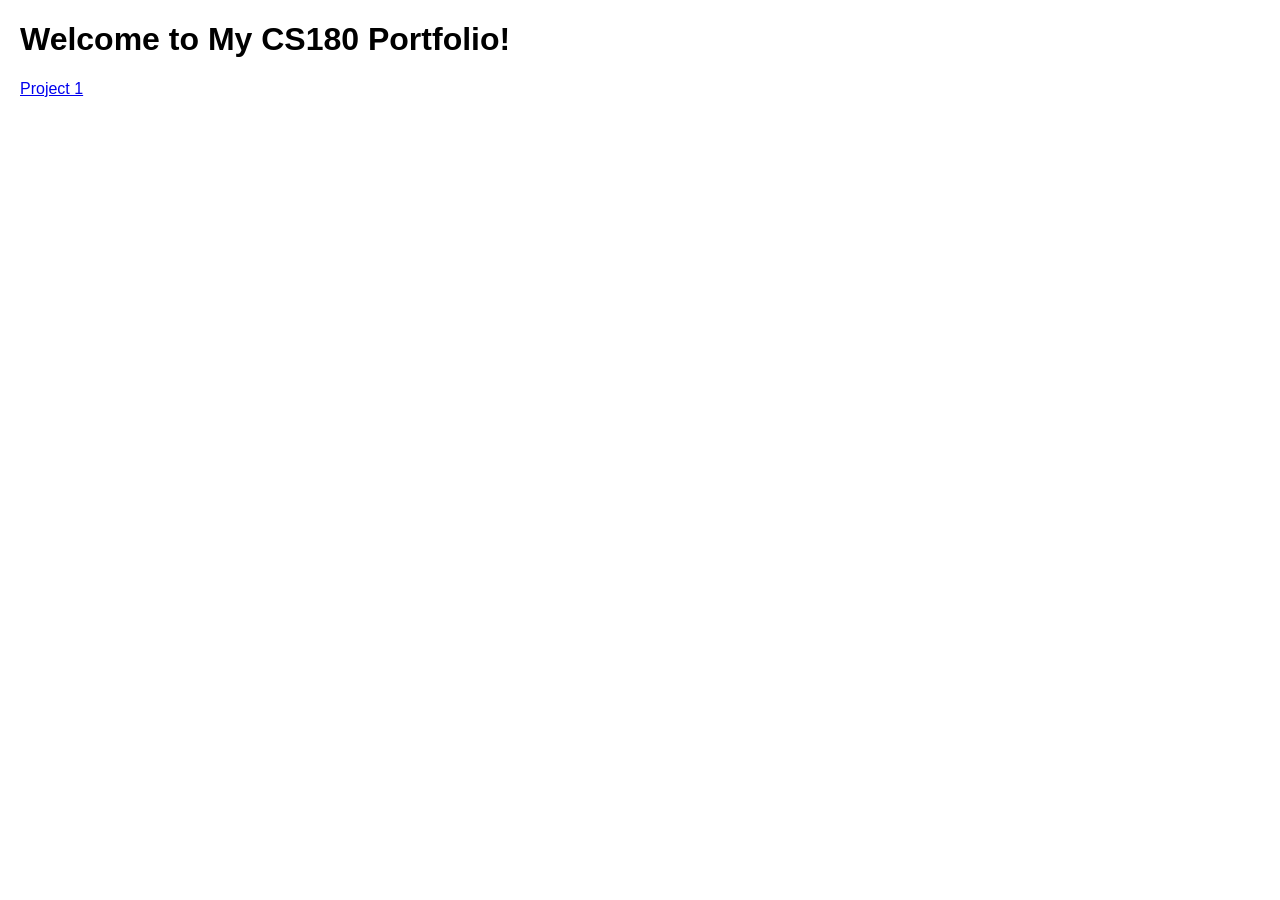
==== index.html @ aa71b1c4 "Create index.html" ====
<!DOCTYPE html>
<html>
<head>
    <title>My Portfolio</title>
    <style>
        body {
            font-family: Arial, sans-serif;
            margin: 20px;
        }
    </style>
</head>
<body>
    <h1>Welcome to My CS180 Portfolio!</h1>
    <a href="./1/index.html">Project 1</a>
</body>
</html>
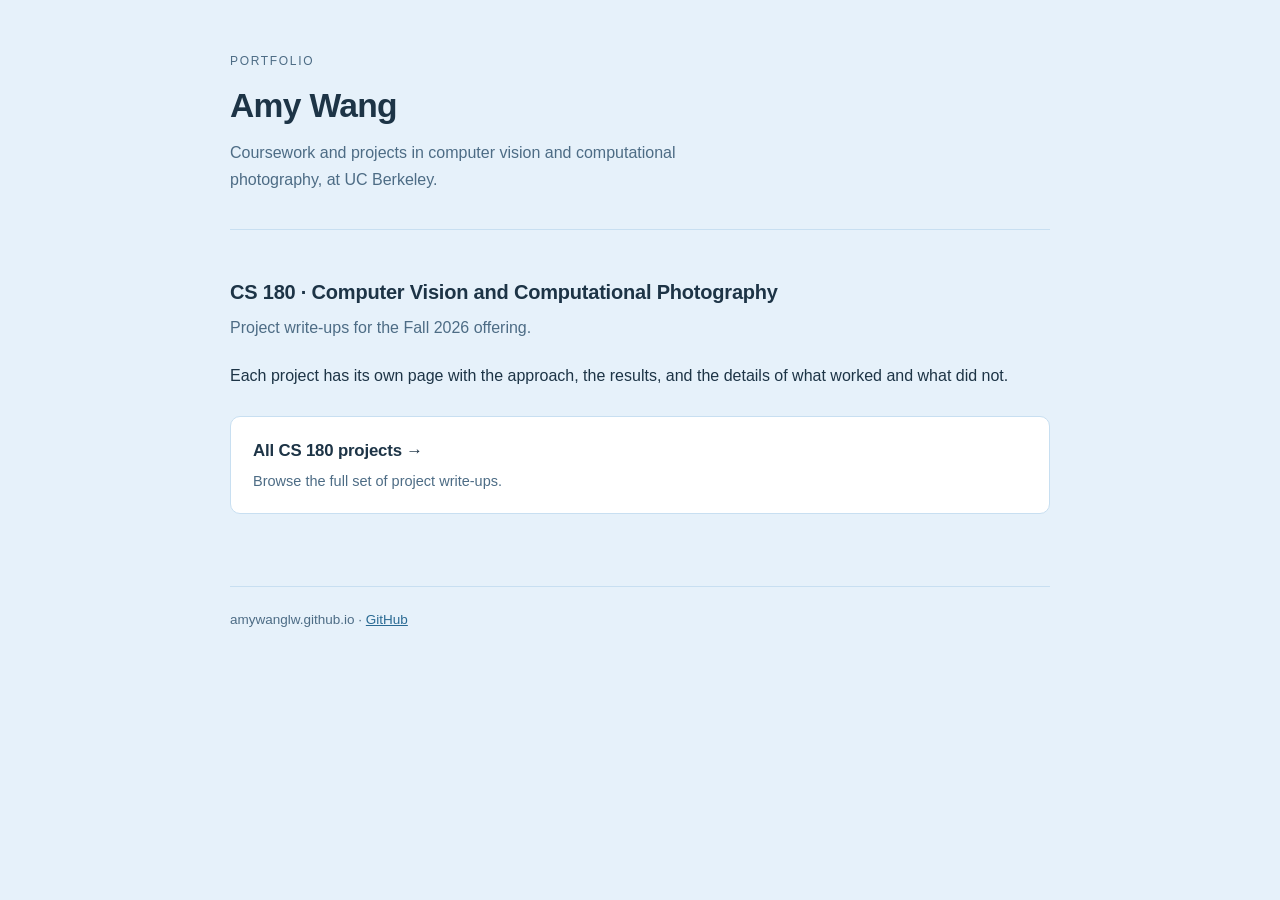
==== commit 0775531a: "finished proj1" ====
--- a/index.html
+++ b/index.html
@@ -1,16 +1,39 @@
-<!DOCTYPE html>
-<html>
+<!doctype html>
+<html lang="en">
 <head>
-    <title>My Portfolio</title>
-    <style>
-        body {
-            font-family: Arial, sans-serif;
-            margin: 20px;
-        }
-    </style>
+<meta charset="utf-8">
+<meta name="viewport" content="width=device-width, initial-scale=1, viewport-fit=cover">
+<title>Amy Wang</title>
+<link rel="stylesheet" href="./style.css">
 </head>
 <body>
-    <h1>Welcome to My CS180 Portfolio!</h1>
-    <a href="./1/index.html">Project 1</a>
+<div class="wrap">
+
+<header>
+  <p class="eyebrow">Portfolio</p>
+  <h1>Amy Wang</h1>
+  <p class="home-sub">Coursework and projects in computer vision and computational photography,
+  at UC Berkeley.</p>
+</header>
+
+<h2 id="cs180">CS 180 &middot; Computer Vision and Computational Photography</h2>
+<p class="lede">Project write-ups for the Fall 2026 offering.</p>
+<p>Each project has its own page with the approach, the results, and the details of what worked
+and what did not.</p>
+
+<div class="cards">
+  <a class="card" href="./cs180/index.html">
+    <div class="card-top">
+      <span class="card-title">All CS 180 projects &rarr;</span>
+    </div>
+    <p>Browse the full set of project write-ups.</p>
+  </a>
+</div>
+
+<footer>
+  <p>amywanglw.github.io &middot; <a href="https://github.com/amywanglw">GitHub</a></p>
+</footer>
+
+</div>
 </body>
 </html>
--- a/style.css
+++ b/style.css
@@ -0,0 +1,151 @@
+/* amywanglw.github.io — shared styles */
+
+  :root {
+    color-scheme: light dark;
+    --bg: #e6f1fa;
+    --panel: #ffffff;
+    --ink: #1d3446;
+    --muted: #4d6c85;
+    --line: #c8dff1;
+    --accent: #2a6a93;
+    --code-bg: #d9eaf7;
+    --warn: #a3551f;
+  }
+  @media (prefers-color-scheme: dark) {
+    :root {
+      --bg: #101d29;
+      --panel: #1a2836;
+      --ink: #dfeaf4;
+      --muted: #91acc2;
+      --line: #2a3d4e;
+      --accent: #8cc6ea;
+      --code-bg: #1e2e3d;
+      --warn: #e3a077;
+    }
+  }
+  * { box-sizing: border-box; }
+  body {
+    margin: 0;
+    background: var(--bg);
+    color: var(--ink);
+    font: 16px/1.65 -apple-system, BlinkMacSystemFont, "Segoe UI", Helvetica, Arial, sans-serif;
+    -webkit-font-smoothing: antialiased;
+  }
+  .wrap { max-width: 860px; margin: 0 auto; padding: 0 20px 90px; }
+
+  header { padding: 52px 0 32px; border-bottom: 1px solid var(--line); margin-bottom: 36px; }
+  .eyebrow {
+    font-size: 12px; letter-spacing: .14em; text-transform: uppercase;
+    color: var(--muted); margin: 0 0 14px;
+  }
+  h1 { font-size: 2.1rem; line-height: 1.2; margin: 0 0 14px; letter-spacing: -.02em; font-weight: 650; }
+  .sub { color: var(--muted); margin: 0; max-width: 60ch; }
+  .byline { margin-top: 22px; font-size: 14px; color: var(--muted); }
+
+  h2 {
+    font-size: 1.25rem; margin: 46px 0 6px; letter-spacing: -.01em; font-weight: 640;
+    scroll-margin-top: 20px;
+  }
+  h2 + .lede { color: var(--muted); margin: 0 0 22px; }
+  h3 { font-size: 1rem; margin: 30px 0 8px; font-weight: 640; }
+  p { margin: 0 0 16px; }
+  a { color: var(--accent); }
+
+  code {
+    font-family: ui-monospace, SFMono-Regular, Menlo, Consolas, monospace;
+    font-size: .88em; background: var(--code-bg); padding: .12em .38em; border-radius: 4px;
+  }
+  pre {
+    background: var(--code-bg); border: 1px solid var(--line); border-radius: 8px;
+    padding: 16px 18px; overflow-x: auto; font-size: 13.5px; line-height: 1.55;
+    margin: 0 0 20px;
+  }
+  pre code { background: none; padding: 0; font-size: inherit; }
+
+  .note {
+    border-left: 3px solid var(--accent); background: var(--panel);
+    padding: 14px 18px; border-radius: 0 8px 8px 0; margin: 0 0 20px;
+  }
+  .note p:last-child { margin-bottom: 0; }
+  .warn { color: var(--warn); font-weight: 700; }
+
+  .tablewrap { overflow-x: auto; margin: 0 0 14px; }
+  table { border-collapse: collapse; width: 100%; font-size: 14.5px; min-width: 560px; }
+  th, td { text-align: left; padding: 9px 14px 9px 0; border-bottom: 1px solid var(--line); }
+  thead th {
+    font-size: 11.5px; letter-spacing: .09em; text-transform: uppercase;
+    color: var(--muted); font-weight: 600; border-bottom-color: var(--ink);
+  }
+  tbody tr:last-child td { border-bottom: none; }
+  td.nm { font-weight: 600; white-space: nowrap; }
+  td.src, td.num { font-family: ui-monospace, SFMono-Regular, Menlo, Consolas, monospace; font-size: 13px; }
+  td.src { color: var(--muted); }
+  td.dim { color: var(--muted); }
+  .caption { font-size: 13.5px; color: var(--muted); margin: 0 0 8px; }
+
+  .gallery { display: grid; gap: 40px; margin-top: 26px; }
+  .gallery.two {
+    grid-template-columns: repeat(auto-fit, minmax(290px, 1fr));
+    gap: 30px 26px;
+  }
+  .pair {
+    display: grid; gap: 28px; margin-top: 26px;
+    grid-template-columns: repeat(auto-fit, minmax(240px, 1fr));
+  }
+  .pair .shot img { border-radius: 4px; }
+  .shot { margin: 0; }
+  .shot img {
+    width: 100%; height: auto; display: block; border-radius: 6px;
+    border: 1px solid var(--line); background: var(--panel);
+  }
+  figcaption {
+    display: flex; flex-direction: column; align-items: flex-start; gap: 3px;
+    margin-top: 10px; padding-bottom: 2px;
+  }
+  .figname { font-weight: 640; }
+  .offs {
+    font-family: ui-monospace, SFMono-Regular, Menlo, Consolas, monospace;
+    font-size: 13px; color: var(--muted);
+  }
+  .fignote { font-size: 13.5px; color: var(--warn); margin: 4px 0 0; }
+
+  footer {
+    margin-top: 72px; padding-top: 22px; border-top: 1px solid var(--line);
+    font-size: 13.5px; color: var(--muted);
+  }
+
+  /* ---------- shared site chrome ---------- */
+  .crumbs {
+    font-size: 13px; color: var(--muted); padding-top: 26px;
+    display: flex; flex-wrap: wrap; gap: 6px; align-items: baseline;
+  }
+  .crumbs a { color: var(--muted); text-decoration: none; border-bottom: 1px solid var(--line); }
+  .crumbs a:hover { color: var(--accent); border-bottom-color: var(--accent); }
+  .crumbs span { color: var(--line); }
+  .crumbs .here { color: var(--ink); }
+
+  .cards { display: grid; gap: 16px; margin-top: 26px; }
+  .card {
+    display: block; text-decoration: none; color: inherit;
+    background: var(--panel); border: 1px solid var(--line); border-radius: 10px;
+    padding: 20px 22px; transition: border-color .15s ease, transform .15s ease;
+  }
+  a.card:hover { border-color: var(--accent); transform: translateY(-1px); }
+  .card-top {
+    display: flex; flex-wrap: wrap; gap: 6px 12px; align-items: baseline;
+    margin-bottom: 6px;
+  }
+  .card-num {
+    font-size: 11.5px; letter-spacing: .1em; text-transform: uppercase;
+    color: var(--muted); font-weight: 600;
+  }
+  .card-title { font-size: 1.05rem; font-weight: 640; letter-spacing: -.01em; }
+  .card p { margin: 0; color: var(--muted); font-size: 14.5px; line-height: 1.55; }
+  .card-meta {
+    margin-top: 12px; font-size: 12.5px; color: var(--muted);
+    font-family: ui-monospace, SFMono-Regular, Menlo, Consolas, monospace;
+  }
+  .card.soon { opacity: .6; }
+  .card.soon .card-title { font-weight: 600; }
+
+  .home-sub { color: var(--muted); max-width: 58ch; margin: 0 0 4px; }
